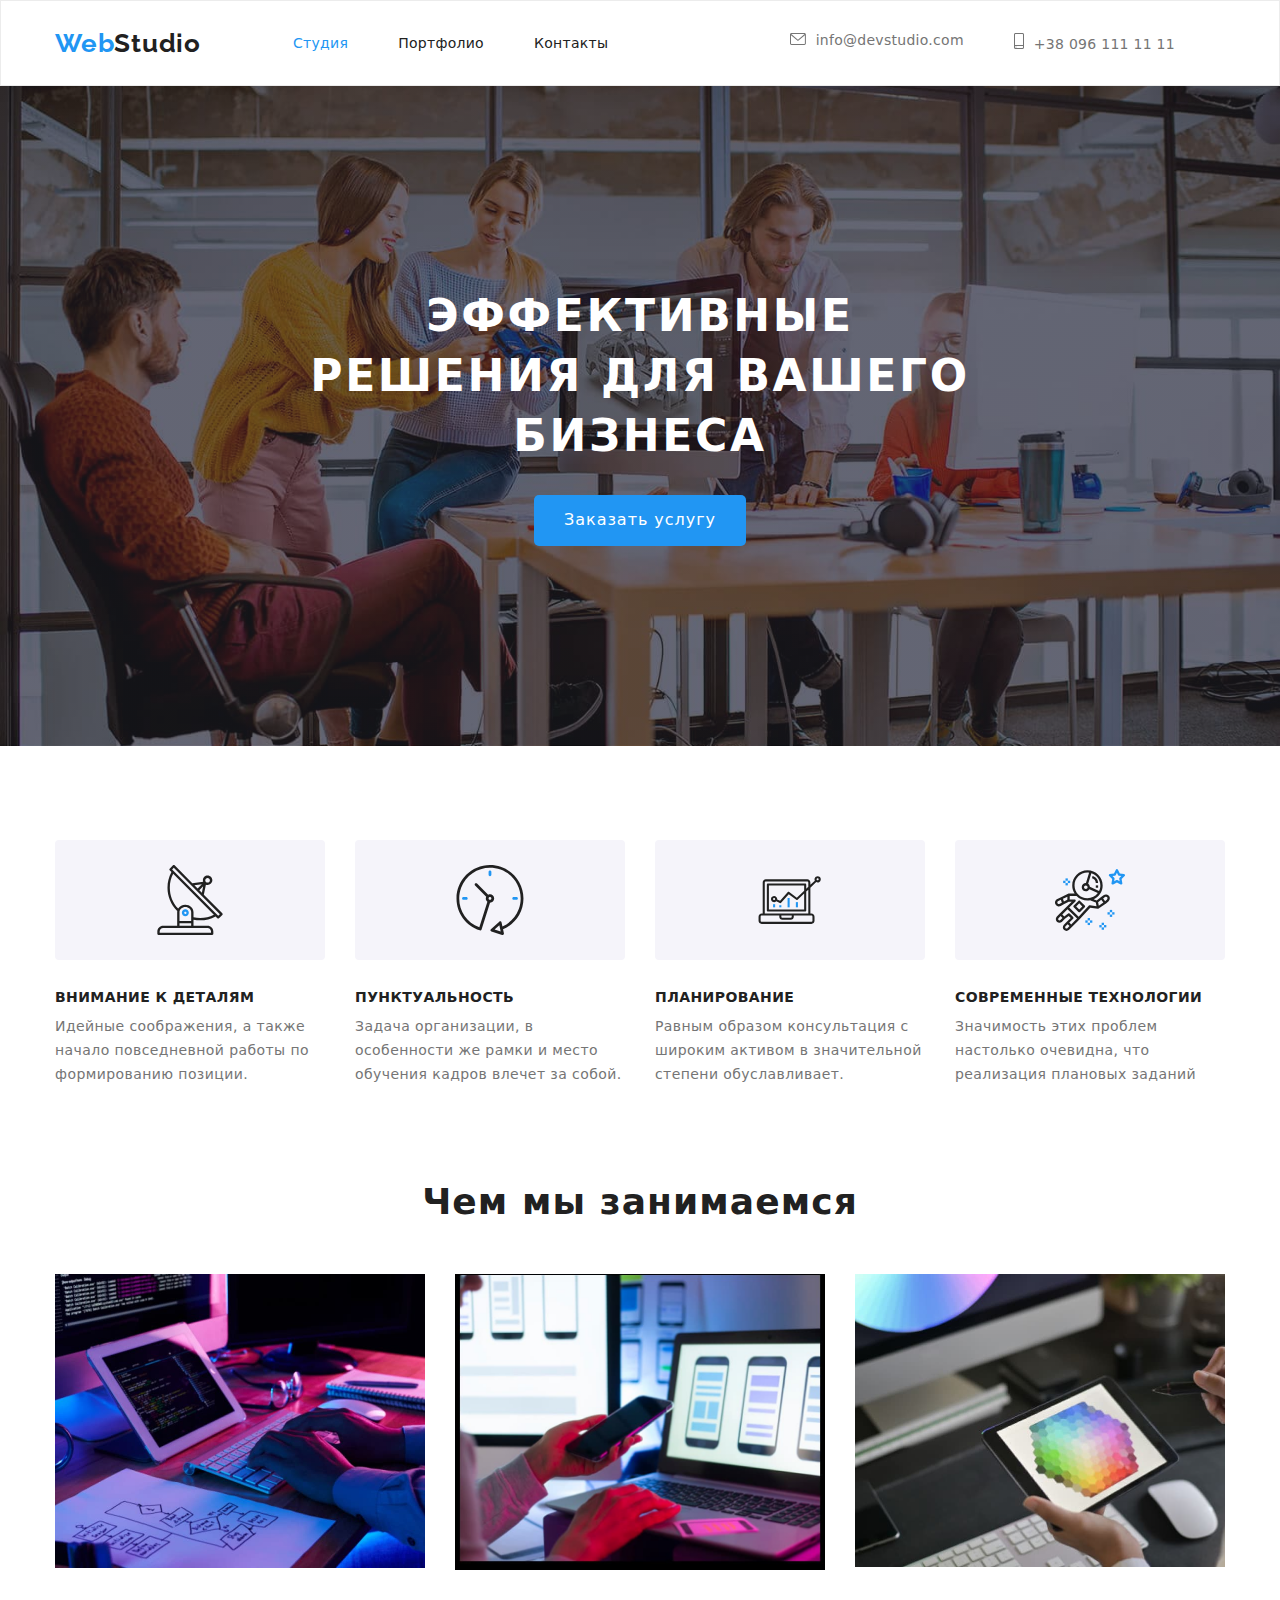
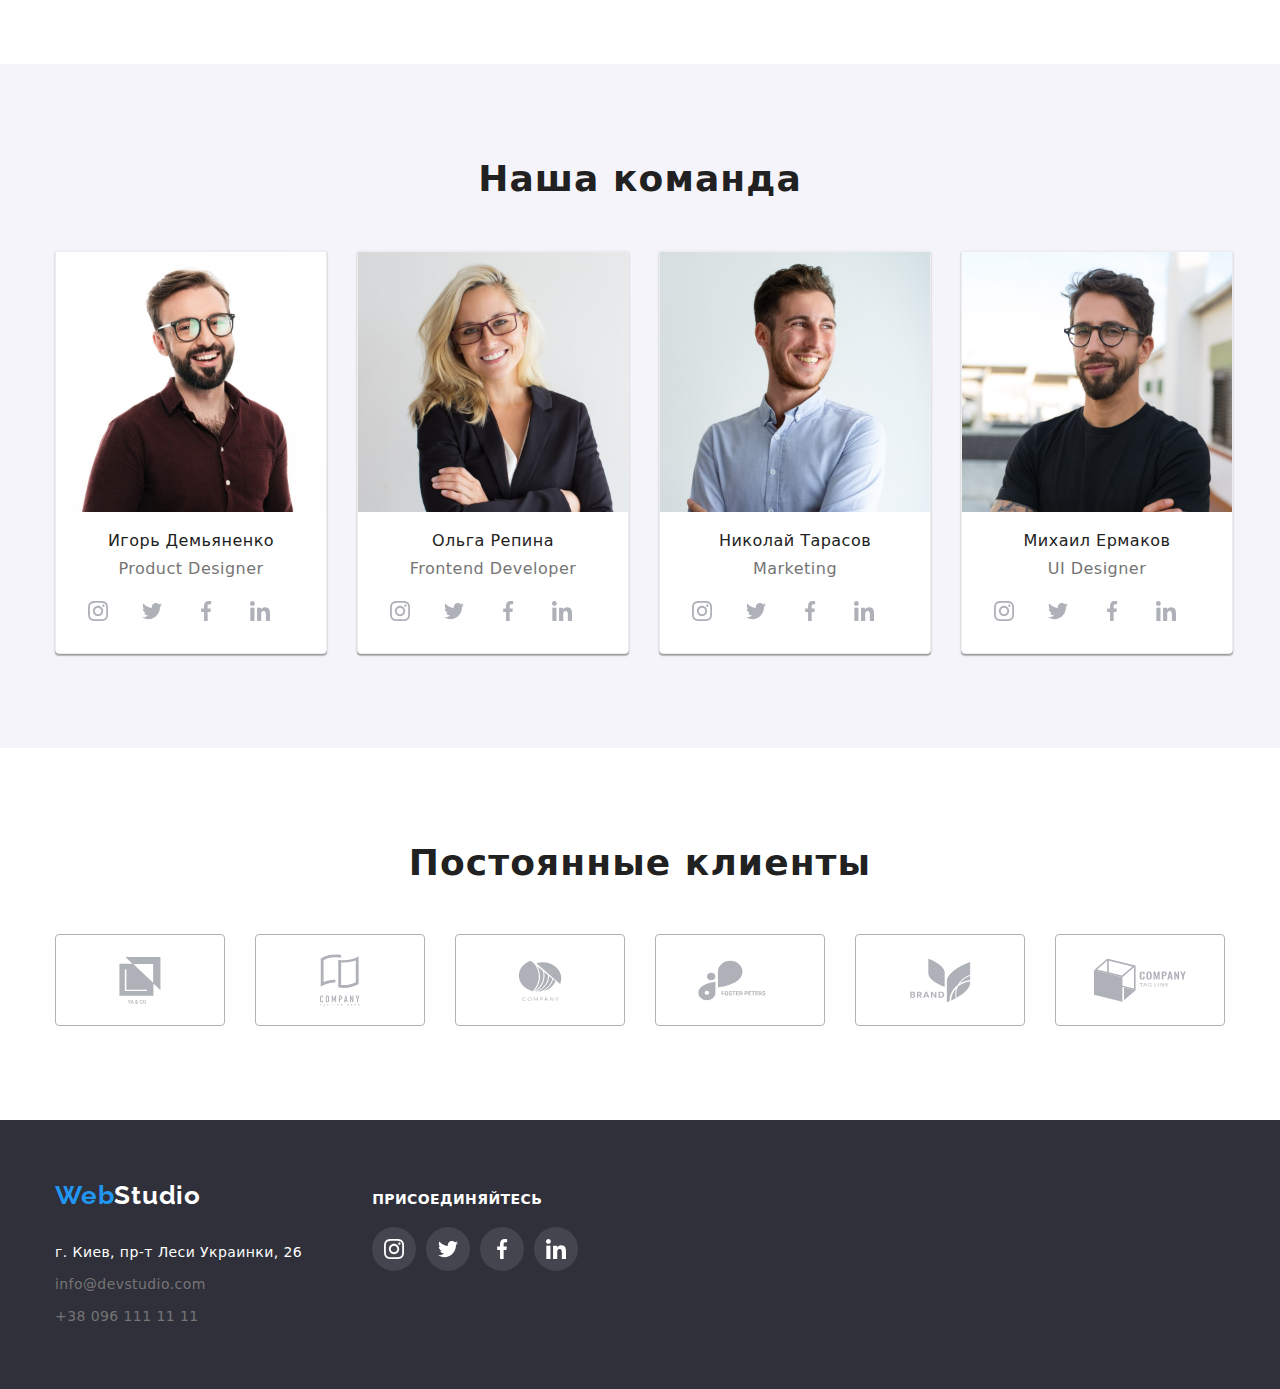
==== index.html @ 15b249bd "copied materials from hw 04" ====
<!DOCTYPE html>
<html lang="ru">
<head>
    <meta charset="UTF-8">
    <meta http-equiv="X-UA-Compatible" content="IE=edge">
    <meta name="viewport" content="width=device-width, initial-scale=1.0">
    <link rel="stylesheet" href="css/styles.css">
    <link rel="stylesheet" href="https://cdnjs.cloudflare.com/ajax/libs/modern-normalize/1.1.0/modern-normalize.css">
    <link rel="preconnect" href="https://fonts.gstatic.com">
    <link href="https://fonts.googleapis.com/css2?family=Raleway:wght@700&family=Roboto:wght@400;500;700;900&display=swap"
    rel="stylesheet">
    <title>Студия</title>
</head>
<body>
    <!--Шапка сайта-->
   <header class="top">
        <div class="container header-container">
            <nav class="nav">
                <a href="./index.html" class="logo"> <span class="logo1">Web</span>Studio</a>
                <ul class="site-navigation">
                    <li class="nav-item"><a href="./index.html" class="link current">Студия</a></li>
                    <li class="nav-item"><a href="./portfolio.html" class="link">Портфолио</a></li>
                    <li class="nav-item"><a href="" class="link">Контакты</a></li>
                </ul>
                </nav>
                <ul class="contacts">
                    <li class="contact-item"><a href="mailto:info@devstudio.com" class="contacts-svg link"><svg class="contacts-icon" width="16px" height="12px">
                        <use href="./images/icons.svg#icon-envelope"></use>
                    </svg>info@devstudio.com</a></li>
                    <li class="contact-item"><a href="tel:+38-096-111-11-11" class="link"><svg class="contacts-icon" width="10px" height="16px">
                        <use href="./images/icons.svg#icon-smartphone"></use>
                    </svg>+38 096 111 11 11</a></li>
                </ul>
        </div>
   </header>
   <main>
       <!--Основной контент сайта-->
    <section class="hero state">
        <div class="container">
            <div class="hero-container">
        <h1 class="hero-title"> ЭФФЕКТИВНЫЕ РЕШЕНИЯ ДЛЯ ВАШЕГО БИЗНЕСА</h1>
        <button type="button" class="button1">Заказать услугу</button>
        </div>
    </div>
    </section>
    <section class="features-container state">
        <div class="container">
        <ul class="features">
            <li class="features-class">
                <div class="features-item">
                    <svg class="features-antenna" width="70px" height="70px">
                        <use href="./images/icons.svg#icon-antenna"></use>
                    </svg>
                </div>
                <h3 class="features-title">Внимание к деталям</h3>
                <p class="features-paragraph">Идейные соображения, а также начало повседневной работы по формированию позиции.</p>
            </li>
            <li class="features-class">
                <div class="features-item">
                <svg class="features-clock" width="70px" height="70px">
                    <use href="./images/icons.svg#icon-clock"></use>
                </svg>
            </div>
                <h3 class="features-title">Пунктуальность</h3>
                <p class="features-paragraph">Задача организации, в особенности же рамки и место обучения кадров влечет за собой. </p>
            </li>
            <li class="features-class">
                <div class="features-item">
                    <svg class="features-diagram" width="70px" height="70px">
                        <use href="./images/icons.svg#icon-diagram"></use>
                    </svg>
                </div>
                <h3 class="features-title">Планирование</h3>
                <p class="features-paragraph">Равным образом консультация с широким активом в значительной степени обуславливает.</p>
            </li>
            <li class="features-class">
                <div class="features-item">
                    <svg class="features-astronaut" width="70px" height="70px">
                        <use href="./images/icons.svg#icon-astronaut"></use>
                    </svg>
                </div>
                <h3 class="features-title">Современные технологии</h3>
                <p class="features-paragraph">Значимость этих проблем настолько очевидна, что реализация плановых заданий</p>
            </li>
        </ul>
        </div>
    </section>
    <section class="works state">
        <div class="container">
        <h3 class="works-title">Чем мы занимаемся</h3>
        <ul class="our-works">
            <li class="works-example"><img src="images/1.jpg" width="370" alt="Написание кода"></li>
            <li class="works-example"><img src="images/2.jpg" width="370" alt="Мобильные приложения"></li>
            <li class="works-example"><img src="images/3.jpg" width="370" alt="Дизайн"></li>
        </ul>
        </div>
    </section>
    <section class="team  section">
        <div class="container">
        <h2 class="team-title">Наша команда</h2>
        <ul class="our-team">
            <li class="team-cards">
                <img class="team-photo" src="images/4.jpg" width="270" alt="Игорь Демьяненко">
               <div class="exmp-team">
                <h3 class="name1">Игорь Демьяненко</h3>
                <p class="description1">Product Designer</p>
                <ul class="social-list list">
                    <li class="social-list-item">
                        <a href="#" class="social-link link">
                            <svg class="social-icon" width="20px" height="20px">
                                <use href="./images/icons.svg#icon-instagram"></use>
                            </svg>
                        </a>
                    </li>
                    <li class="social-list-item">
                        <a href="#" class="social-link link">
                            <svg class="social-icon" width="20px" height="20px">
                                <use href="./images/icons.svg#icon-twitter"></use>
                            </svg>
                        </a>
                    </li>
                    <li class="social-list-item">
                        <a href="#" class="social-link link">
                            <svg class="social-icon" width="20px" height="20px">
                                <use href="./images/icons.svg#icon-facebook"></use>
                            </svg>
                        </a>
                    </li>
                    <li class="social-list-item">
                        <a href="#" class="social-link link">
                            <svg class="social-icon" width="20px" height="20px">
                                <use href="./images/icons.svg#icon-linkedin"></use>
                            </svg>
                        </a>
                    </li>
                </ul>
                </div>
            </li>
            <li class="team-cards">
                <img class="team-photo" src="images/5.jpg" width="270" alt="Ольга Репина">
                <div class="exmp-team">
                <h3 class="name1">Ольга Репина</h3>
                <p class="description1">Frontend Developer</p>
                <ul class="social-list list">
                    <li class="social-list-item">
                        <a href="#" class="social-link link">
                            <svg class="social-icon" width="20px" height="20px">
                                <use href="./images/icons.svg#icon-instagram"></use>
                            </svg>
                        </a>
                    </li>
                    <li class="social-list-item">
                        <a href="#" class="social-link link">
                            <svg class="social-icon" width="20px" height="20px">
                                <use href="./images/icons.svg#icon-twitter"></use>
                            </svg>
                        </a>
                    </li>
                    <li class="social-list-item">
                        <a href="#" class="social-link link">
                            <svg class="social-icon" width="20px" height="20px">
                                <use href="./images/icons.svg#icon-facebook"></use>
                            </svg>
                        </a>
                    </li>
                    <li class="social-list-item">
                        <a href="#" class="social-link link">
                            <svg class="social-icon" width="20px" height="20px">
                                <use href="./images/icons.svg#icon-linkedin"></use>
                            </svg>
                        </a>
                    </li>
                </ul>
                </div>
            <li class="team-cards"><img class="team-photo" src="images/6.jpg" width="270" alt="Николай Тарасов">
                <div class="exmp-team">
                <h3 class="name1">Николай Тарасов</h3>
                <p class="description1">Marketing</p>
                <ul class="social-list list">
                    <li class="social-list-item">
                        <a href="#" class="social-link link">
                            <svg class="social-icon" width="20px" height="20px">
                                <use href="./images/icons.svg#icon-instagram"></use>
                            </svg>
                        </a>
                    </li>
                    <li class="social-list-item">
                        <a href="#" class="social-link link">
                            <svg class="social-icon" width="20px" height="20px">
                                <use href="./images/icons.svg#icon-twitter"></use>
                            </svg>
                        </a>
                    </li>
                    <li class="social-list-item">
                        <a href="#" class="social-link link">
                            <svg class="social-icon" width="20px" height="20px">
                                <use href="./images/icons.svg#icon-facebook"></use>
                            </svg>
                        </a>
                    </li>
                    <li class="social-list-item">
                        <a href="#" class="social-link link">
                            <svg class="social-icon" width="20px" height="20px">
                                <use href="./images/icons.svg#icon-linkedin"></use>
                            </svg>
                        </a>
                    </li>
                </ul>
                </div>
            </li>
            <li class="team-cards"><img class="team-photo" src="images/7.jpg" width="270" alt="Михаил Ермаков">
                <div class="exmp-team">
                <h3 class="name1">Михаил Ермаков</h3>
                <p class="description1">UI Designer</p>
                <ul class="social-list list">
                    <li class="social-list-item">
                        <a href="#" class="social-link link">
                            <svg class="social-icon" width="20px" height="20px">
                                <use href="./images/icons.svg#icon-instagram"></use>
                            </svg>
                        </a>
                    </li>
                    <li class="social-list-item">
                        <a href="#" class="social-link link">
                            <svg class="social-icon" width="20px" height="20px">
                                <use href="./images/icons.svg#icon-twitter"></use>
                            </svg>
                        </a>
                    </li>
                    <li class="social-list-item">
                        <a href="#" class="social-link link">
                            <svg class="social-icon" width="20px" height="20px">
                                <use href="./images/icons.svg#icon-facebook"></use>
                            </svg>
                        </a>
                    </li>
                    <li class="social-list-item">
                        <a href="#" class="social-link link">
                            <svg class="social-icon" width="20px" height="20px">
                                <use href="./images/icons.svg#icon-linkedin"></use>
                            </svg>
                        </a>
                    </li>
                </ul>
                </div>
            </li>
        </ul>
        </div>
    </section>
    <section class="section">
        <div class="container">
            <h2 class="clients-title">Постоянные клиенты</h2>
            <ul class="clients-list list">
                <li class="clients-logo">
                    <a href="#" class="clients-link link">
                        <svg class="clients-icon" width="42" height="47">
                            <use href="./images/icons.svg#icon-client-1"></use>
                        </svg></a>
                </li>
                <li class="clients-logo">
                    <a href="#" class="clients-link link">
                        <svg class="clients-icon" width="40" height="52">
                            <use href="./images/icons.svg#icon-client-2"></use>
                        </svg></a>
                </li>
                <li class="clients-logo">
                    <a href="#" class="clients-link link">
                        <svg class="clients-icon" width="44" height="41">
                            <use href="./images/icons.svg#icon-client-3"></use>
                        </svg></a>
                </li>
                <li class="clients-logo">
                    <a href="#" class="clients-link link">
                        <svg class="clients-icon" width="84" height="41">
                            <use href="./images/icons.svg#icon-client-4"></use>
                        </svg></a>
                </li>
                <li class="clients-logo">
                    <a href="#" class="clients-link link">
                        <svg class="clients-icon" width="63" height="45">
                            <use href="./images/icons.svg#icon-client-5"></use>
                        </svg></a>
                </li>
                <li class="clients-logo">
                    <a href="#" class="clients-link link">
                        <svg class="clients-icon" width="94" height="44">
                            <use href="./images/icons.svg#icon-client-6"></use>
                        </svg></a>
                </li>
            </ul>
        </div>
    </section>
    </main>
   <!--Подвал сайта-->
    <footer class="under">
    <div class="footer-dsg container">
        <div class="address-block">
        <a class="logo2" href="./index.html"><span class="logo1">Web</span>Studio</a>
        <address class="our-contacts">
            <ul class="under-contacts">
                <li class="under-street"><a class="link1" href="https://goo.gl/maps/FESoBr5XwrtahdSF9" target="_blank"
                        rel="noreferrer noopener">г. Киев, пр-т Леси
                        Украинки, 26</a></li>
                <li class="under-street">
                    <a class="link" href="mailto:info@devstudio.com">info@devstudio.com</a>
                </li>
                <li class="under-street">
                    <a class="link" href="tel:+38-096-111-11-11">+38 096 111 11 11</a>
                    </li>
                    </ul>
                    </address>
                    </div>
                <div class="join-block">
                    <p class="join-content">Присоединяйтесь</p>
                    <ul class="social-list list">
                        <li class="social-list-item">
                            <a href="#" class="social-link social-footer-link link">
                                <svg class="social-icon social-footer-icon" width="20px" height="20px">
                                    <use href="./images/icons.svg#icon-instagram"></use>
                                </svg>
                            </a>
                        </li>
                        <li class="social-list-item">
                            <a href="#" class="social-link social-footer-link link">
                                <svg class="social-icon social-footer-icon" width="20px" height="20px">
                                    <use href="./images/icons.svg#icon-twitter"></use>
                                </svg>
                            </a>
                        </li>
                        <li class="social-list-item">
                            <a href="#" class="social-link social-footer-link link">
                                <svg class="social-icon social-footer-icon" width="20px" height="20px">
                                    <use href="./images/icons.svg#icon-facebook"></use>
                                </svg>
                            </a>
                        </li>
                        <li class="social-list-item">
                            <a href="#" class="social-link social-footer-link link">
                                <svg class="social-icon social-footer-icon" width="20px" height="20px">
                                    <use href="./images/icons.svg#icon-linkedin"></use>
                                </svg>
                            </a>
                        </li>
                    </ul>
                </div>
                </div>
   </footer>
</body>
</html>
---- css/styles.css ----
:root {
  --main-font: 'Roboto', sans-serif;
  --secondary-font: 'Raleway', sans-serif;
  --accent-color: #2196f3;
  --title-color: #212121;
  --under-color: #757575;
  --other-color: #ffffff;
  --bg-hf: #2f303a;
  --tb-color: #f5f4fa;
  --color-adds: rgba(255, 255, 255, 0.6);
  --pixels-interval: 30px;
  --minuspixels: -30px;
}
html {
  box-sizing: border-box;
}
*,
*::before,
*::after {
  box-sizing: inherit;
}
body {
  color: var(--title-color);
  font-family: 'Roboto', Raleway, sans-serif;
}
/*Базовый сброс*/
h1,
h2,
h3,
h4,
h5,
h6,
p {
  margin-top: 0px;
  margin-bottom: 0px;
}
ol,
ul {
  margin-top: 0px;
  margin-bottom: 0px;
  padding-left: 0px;
}
img {
  display: block;
}
.list {
  list-style: none;
  padding: 0;
  margin: 0;
}
.link {
  text-decoration: none;
}

/*Силизация шапки страницы*/
.container {
  width: 1200px;
  padding: 0 15px;
  margin: 0 auto;
}
.top {
  border: 1px solid #ececec;
}
.header-container {
  display: flex;
}
.section {
  padding-bottom: 94px;
  padding-top: 94px;
}
.nav {
  display: flex;
  align-items: center;
}
.site-navigation {
  display: flex;
  margin-left: 92px;
  margin-top: 0;
  margin-bottom: 0;
}
.nav-item {
  margin-right: 50px;
}
.site-navigation > .link {
  display: block;
  padding-top: 32px;
  padding-bottom: 32px;
}
.logo1 {
  color: var(--accent-color);
}
.logo {
  color: var(--title-color);
  font-family: var(--secondary-font);
  text-decoration: none;
  font-weight: 700;
  font-size: 26px;
  line-height: 1.19;
  letter-spacing: 0.03em;
}
/* Навигация сайта */
.site-navigation,
.contacts {
  list-style: none;
}
.nav .link.current {
  color: var(--accent-color);
}
.site-navigation .link {
  color: var(--title-color);
  font-weight: 500;
  font-size: 14px;
  line-height: 1.14;
  letter-spacing: 0.02em;
  text-decoration: none;
}
.site-navigation .link:hover,
.site-navigation .link:focus {
  color: var(--accent-color);
}
/* контакты хедера */
.contacts {
  display: flex;
  margin-left: auto;
}

.contacts .link {
  color: var(--under-color);
  text-decoration: none;
  list-style: none;
  font-weight: 500;
  font-size: 14px;
  line-height: 1.14;
  letter-spacing: 0.02em;
  margin-right: 50px;
  display: block;
  padding-top: 32px;
  padding-bottom: 32px;
}
.contacts .link:hover,
.contacts .link:focus {
  color: var(--accent-color);
}
.contacts-svg {
  display: flex;
  align-items: center;
}

.contacts-icon {
  fill: currentColor;
  margin-right: 10px;
}

.contacts-icon:hover,
.contacts-icon:focus {
  fill: var(--blue-color);
}
/*Стилизация основного контента*/

.hidden {
  position: absolute;
  width: 1px;
  height: 1px;
  margin: -1px;
  border: 0;
  padding: 0;

  white-space: nowrap;
  clip-path: inset(100%);
  clip: rect(0 0 0 0);
  overflow: hidden;
}
.hero {
  background-color: var(--bg-hf);
  text-align: center;
  padding-top: 200px;
  padding-bottom: 200px;
  letter-spacing: 0.06em;
  background-position: center;
  background-repeat: no-repeat;
  background-image: linear-gradient(rgba(47, 48, 58, 0.4), rgba(47, 48, 58, 0.4)),
    url(../images/hero_image.jpg);
  max-width: 1600px;
  background-size: cover;
  margin: 0 auto;
  display: block;
}
.hero-title {
  font-weight: 900;
  font-size: 44px;
  line-height: 1.36;
  letter-spacing: 0.06em;
  text-transform: uppercase;
  color: var(--other-color);
}
.hero-container {
  max-width: 696px;
  margin-left: auto;
  margin-right: auto;
}

.button1 {
  margin: 0 auto;
  display: inline-block;
  color: var(--other-color);
  background-color: var(--accent-color);
  border: none;
  font-size: 16px;
  line-height: 1.88;
  letter-spacing: 0.06em;
  text-align: center;
  cursor: pointer;
  border-radius: 5px;
  padding: 10px 30px;
  margin-top: 30px;
}
.button1:hover,
.button1:focus {
  background-color: #188ce8;
  box-shadow: 0px 3px 1px rgba(0, 0, 0, 0.1), 0px 1px 2px rgba(0, 0, 0, 0.08),
    0px 2px 2px rgba(0, 0, 0, 0.12);
}
/* наши преимущества */
.features-container {
  padding-top: 94px;
  padding-bottom: 47px;
}
.features {
  list-style: none;
  display: flex;
  margin-left: -30px;
  margin-top: -30px;
}
.features-title {
  font-weight: 700;
  font-size: 14px;
  line-height: 1.14;
  letter-spacing: 0.03em;
  text-transform: uppercase;
  color: var(--title-color);
  margin-bottom: 10px;
}
.features-paragraph {
  font-size: 14px;
  line-height: 1.71;
  letter-spacing: 0.03em;
  color: var(--under-color);
  margin: 0;
}
.features-class {
  margin-left: 30px;
  margin-top: 30px;
  flex-basis: calc((100% - 120px) / 4);
}
.features-item {
  display: flex;
  justify-content: center;
  align-items: center;

  width: 270px;
  height: 120px;
  background-color: var(--tb-color);
  border-radius: 4px;
  margin-bottom: 30px;
}
/* наши работы */
.works {
  padding-top: 47px;
  padding-bottom: 94px;
}

.works-title {
  font-weight: 700;
  font-size: 36px;
  line-height: 1.19;
  text-align: center;
  letter-spacing: 0.03em;
  color: var(--title-color);
  margin-bottom: 50px;
}
.our-works {
  list-style: none;
  display: flex;
  margin-left: -30px;
  margin-top: -30px;
}
.works-example {
  margin-left: 30px;
  margin-top: 30px;
  flex-basis: calc((100% - 90px) / 3);
}
/* наша команда */
.team {
  padding-top: 94px;
  padding-bottom: 94px;
  background-color: var(--tb-color);
}
.team-title {
  font-weight: 700;
  font-size: 36px;
  line-height: 1.19;
  text-align: center;
  letter-spacing: 0.03em;
  color: var(--title-color);
  margin-bottom: 50px;
}
.our-team {
  list-style: none;
  text-align: center;
  display: flex;
  margin-left: -30px;
  margin-top: -30px;
}
.name1 {
  font-weight: 500;
  font-size: 16px;
  line-height: 1.18;
  text-align: center;
  letter-spacing: 0.03em;
  margin-bottom: 10px;
}
.team-cards {
  margin-top: 30px;
  margin-left: 30px;
  text-align: center;
  background-color: var(--other-color);
  flex-basis: calc((100% - 120px) / 4);
  border-radius: 0px 0px 4px 4px;
  box-shadow: 0px 1px 3px rgba(0, 0, 0, 0.12), 0px 1px 1px rgba(0, 0, 0, 0.14),
    0px 2px 1px rgba(0, 0, 0, 0.2);
  border: 1px solid #ececec;
}

.description1 {
  margin: 0;
  font-size: 16px;
  line-height: 1.18;
  text-align: center;
  letter-spacing: 0.03em;
  color: var(--under-color);
  margin-bottom: 10px;
}
.social-list {
  display: flex;
  align-items: center;
}

.social-link {
  display: flex;
  justify-content: center;
  align-items: center;
  border-radius: 50%;

  width: 44px;
  height: 44px;
  color: #afb1b8;
  background-color: transparent;
}

.social-link:hover,
.social-link:focus {
  background-color: #2196f3;
}

.social-icon {
  fill: currentColor;
}

.social-link:hover .social-icon,
.social-link:focus .social-icon {
  fill: #ffffff;
}

.social-list-item:not(:last-child) {
  margin-right: 10px;
}
/* Клиенты */
.clients-title {
  margin-bottom: 50px;
  color: var(--graphite-dark);
  font-weight: 700;
  font-size: 36px;
  line-height: 1.16;
  text-align: center;
  letter-spacing: 0.03em;
}

.clients-list {
  display: flex;
  flex-wrap: wrap;
  margin-left: -30px;
  margin-top: -30px;
}

.clients-logo {
  display: block;
  flex-basis: calc((100% - 180px) / 6);
  margin-left: 30px;
  margin-top: 30px;
}

.clients-link {
  display: flex;
  justify-content: center;
  align-items: center;
  color: #afb1b8;

  width: 170px;
  height: 92px;

  border: 1px solid #afb1b8;
  border-radius: 4px;
}

.clients-link:hover,
.clients-link:focus {
  border-color: var(--accent-color);
  color: var(--accent-color);
}
.clients-icon {
  fill: currentColor;
}
/********Футер******/
.footer-dsg {
  display: flex;
  align-items: baseline;
  padding-top: 60px;
  padding-bottom: 60px;
}

.logo2 {
  text-decoration: none;
  font-family: var(--secondary-font);
  font-weight: 700;
  font-size: 26px;
  line-height: 1.19;
  letter-spacing: 0.03em;
  color: var(--other-color);
  display: block;
  margin-bottom: 30px;
}
.under {
  background-color: var(--bg-hf);
}
.under-contacts {
  list-style: none;
  color: var(--under-color);
}
.under-street {
  color: var(--other-color);
  font-style: normal;
  font-weight: normal;
  font-size: 14px;
  line-height: 1.71;
  letter-spacing: 0.03em;
}
.under-street:not(:last-child) {
  margin-bottom: 8px;
}
.link1 {
  text-decoration: none;
  color: var(--other-color);
  font-style: normal;
  font-weight: normal;
  font-size: 14px;
  line-height: 1.71;
  letter-spacing: 0.03em;
}
.under-contacts .link {
  text-decoration: none;
  color: var(--under-color);
  font-style: normal;
  font-weight: normal;
  font-size: 14px;
  line-height: 1.71;
  letter-spacing: 0.03em;
}
.under-contacts .link:hover,
.under-contacts .link:focus,
.link1:hover,
.link1:focus {
  color: var(--accent-color);
}

.join-block {
  margin-left: 70px;
}

.join-content {
  margin-bottom: 20px;

  font-size: 14px;
  font-weight: 700;
  color: #ffffff;
  letter-spacing: 0.03em;
  text-transform: uppercase;
}
.social-footer-link {
  background-color: rgba(255, 255, 255, 0.1);
}

.social-footer-icon {
  fill: #ffffff;
}

/*   Стили для портфолио   */
.buttons-container {
  padding-top: 94px;
  justify-content: center;
  padding-bottom: 94px;
}
.buttons {
  list-style: none;
  display: flex;
  justify-content: center;
  align-content: center;
  margin-bottom: 50px;
}
.button-item {
  margin-left: 8px;
  margin-right: 0;
}

.key:hover,
.key:focus {
  background-color: var(--accent-color);
  color: var(--other-color);
  cursor: pointer;
  border-color: transparent;
  border-radius: 4px;
  box-shadow: 0px 3px 1px rgba(0, 0, 0, 0.1), 0px 1px 2px rgba(0, 0, 0, 0.08),
    0px 2px 2px rgba(0, 0, 0, 0.12);
}
.key {
  font-weight: 500;
  font-size: 16px;
  line-height: 1.6;
  text-align: center;
  letter-spacing: 0.03em;
  color: var(--title-color);
  background: #f5f4fa;
  padding: 6px 22px;
  border: none;
  border-radius: 4px;
}
.work-examples {
  margin-top: -30px;
  margin-left: -30px;
  list-style: none;
  display: flex;
  flex-wrap: wrap;
}
.work-examples > .examples {
  margin-left: 30px;
  margin-top: 30px;
  flex-basis: calc((100% - 90px) / 3);
}
.examples:hover,
.examples:focus {
  box-shadow: 0px 1px 1px rgba(0, 0, 0, 0.12), 0px 4px 4px rgba(0, 0, 0, 0.06),
    1px 4px 6px rgba(0, 0, 0, 0.16);
}
.examples .example1-title {
  font-size: 18px;
  line-height: 2;
  letter-spacing: 0.04em;
  color: var(--title-color);
  margin-bottom: 4px;
}
.example1-paragraph {
  font-size: 16px;
  line-height: 1.8;
  letter-spacing: 0.03em;
  color: var(--under-color);
}
.exmp {
  padding: 20px 20px;
  border-bottom: 1px solid #eeeeee;
  border-left: 1px solid #eeeeee;
  border-right: 1px solid #eeeeee;
}
.exmp-team {
  padding: 20px 20px;
}
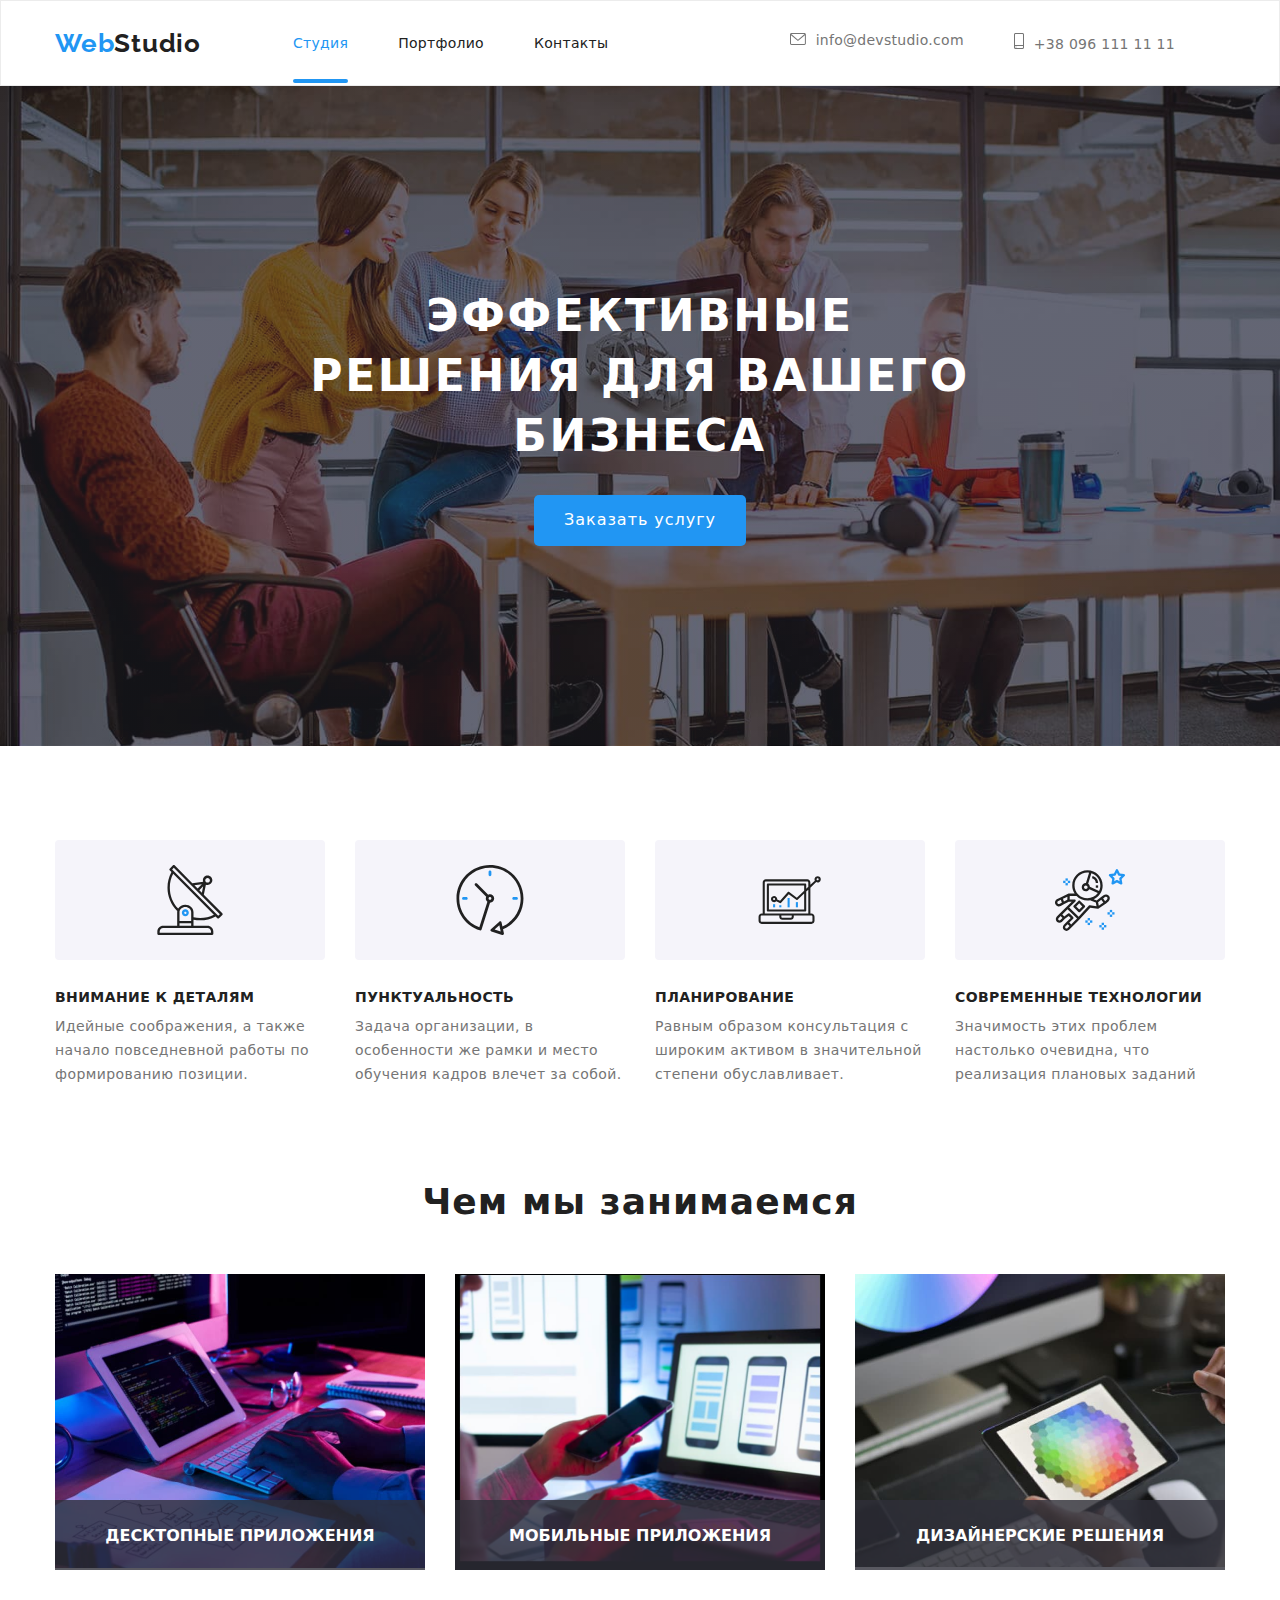
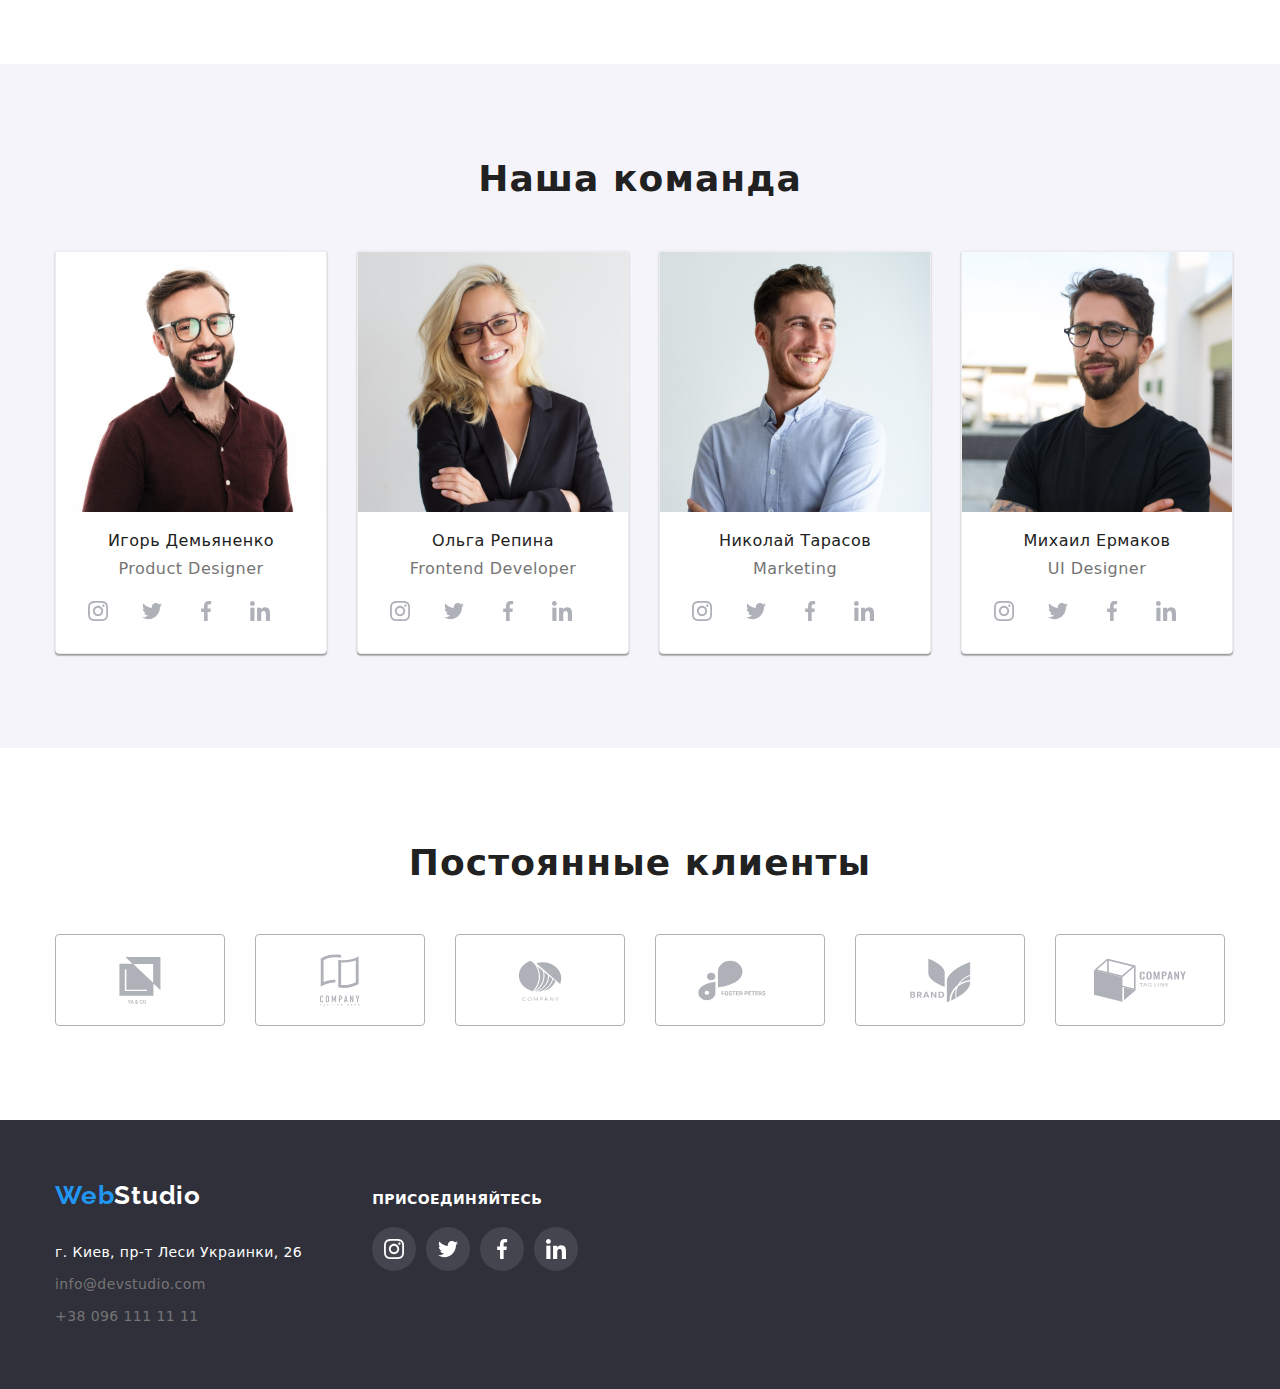
==== commit ad760822: "дз №5" ====
--- a/index.html
+++ b/index.html
@@ -18,9 +18,9 @@
             <nav class="nav">
                 <a href="./index.html" class="logo"> <span class="logo1">Web</span>Studio</a>
                 <ul class="site-navigation">
-                    <li class="nav-item"><a href="./index.html" class="link current">Студия</a></li>
-                    <li class="nav-item"><a href="./portfolio.html" class="link">Портфолио</a></li>
-                    <li class="nav-item"><a href="" class="link">Контакты</a></li>
+                    <li class="nav-item"><a href="./index.html" class="link current nav-after site-nav">Студия</a></li>
+                    <li class="nav-item"><a href="./portfolio.html" class="link site-nav">Портфолио</a></li>
+                    <li class="nav-item"><a href="" class="link site-nav">Контакты</a></li>
                 </ul>
                 </nav>
                 <ul class="contacts">
@@ -39,7 +39,7 @@
         <div class="container">
             <div class="hero-container">
         <h1 class="hero-title"> ЭФФЕКТИВНЫЕ РЕШЕНИЯ ДЛЯ ВАШЕГО БИЗНЕСА</h1>
-        <button type="button" class="button1">Заказать услугу</button>
+        <button type="button" data-modal-open class="button1">Заказать услугу</button>
         </div>
     </div>
     </section>
@@ -89,9 +89,21 @@
         <div class="container">
         <h3 class="works-title">Чем мы занимаемся</h3>
         <ul class="our-works">
-            <li class="works-example"><img src="images/1.jpg" width="370" alt="Написание кода"></li>
-            <li class="works-example"><img src="images/2.jpg" width="370" alt="Мобильные приложения"></li>
-            <li class="works-example"><img src="images/3.jpg" width="370" alt="Дизайн"></li>
+            <div class=overlay-description>
+            <li class="works-example"><img src="images/1.jpg" width="370" alt="Написание кода">
+            <p class="overlay-photo">Десктопные Приложения</p>
+            </div>
+            </li>
+            <div class=overlay-description>
+            <li class="works-example"><img src="images/2.jpg" width="370" alt="Мобильные приложения">
+            <p class="overlay-photo">Мобильные приложения</p>
+            </div>
+            </li>
+            <div class=overlay-description>
+            <li class="works-example"><img src="images/3.jpg" width="370" alt="Дизайн">
+            <p class="overlay-photo">Дизайнерские решения</p>
+            </div>
+            </li>
         </ul>
         </div>
     </section>
@@ -345,5 +357,15 @@
                 </div>
                 </div>
    </footer>
+<div class="backdrop is-hidden" data-modal>
+    <div class="modal">
+        <button type="button" data-modal-close class="close-btn">
+            <svg class="social-icon" width="18" height="18">
+                <use href="./images/icons.svg#icon-close"></use>
+            </svg>
+        </button>
+    </div>
+    </div>
+<script src="./js/modal.js"></script>
 </body>
 </html>--- a/css/styles.css
+++ b/css/styles.css
@@ -103,8 +103,27 @@
 .contacts {
   list-style: none;
 }
+.site-nav {
+  transition: color, 250ms cubic-bezier(0.4, 0, 0.2, 1);
+}
+/* применение псевдоэлемента к навигации сайта текущей страницы */
+.nav-after {
+  position: relative;
+}
 .nav .link.current {
   color: var(--accent-color);
+  transition: color 250ms cubic-bezier(0.4, 0, 0.2, 1);
+}
+.current::after {
+  content: ' ';
+  display: block;
+  background-color: var(--accent-color);
+  width: 100%;
+  height: 4px;
+  border-radius: 2px;
+  margin-top: 28px;
+  position: absolute;
+  bottom: -32px;
 }
 .site-navigation .link {
   color: var(--title-color);
@@ -136,6 +155,7 @@
   display: block;
   padding-top: 32px;
   padding-bottom: 32px;
+  transition: color 250ms cubic-bezier(0.4, 0, 0.2, 1), fill 250ms cubic-bezier(0.4, 0, 0.2, 1);
 }
 .contacts .link:hover,
 .contacts .link:focus {
@@ -213,6 +233,8 @@
   border-radius: 5px;
   padding: 10px 30px;
   margin-top: 30px;
+  transition: color 250ms cubic-bezier(0.4, 0, 0.2, 1),
+    background-color 250ms cubic-bezier(0.4, 0, 0.2, 1);
 }
 .button1:hover,
 .button1:focus {
@@ -288,6 +310,23 @@
   margin-left: 30px;
   margin-top: 30px;
   flex-basis: calc((100% - 90px) / 3);
+}
+.overlay-description {
+  position: relative;
+}
+.overlay-photo {
+  font-weight: 700;
+  text-transform: uppercase;
+  color: var(--other-color);
+  text-align: center;
+  width: 370px;
+  height: 70px;
+  padding-top: 27px;
+  padding-bottom: 27px;
+  background-color: rgba(47, 48, 58, 0.8);
+  position: absolute;
+  right: 0;
+  bottom: 0;
 }
 /* наша команда */
 .team {
@@ -355,6 +394,8 @@
   height: 44px;
   color: #afb1b8;
   background-color: transparent;
+  transition: background-color 250ms cubic-bezier(0.4, 0, 0.2, 1),
+    fill 250ms cubic-bezier(0.4, 0, 0.2, 1);
 }
 
 .social-link:hover,
@@ -369,6 +410,10 @@
 .social-link:hover .social-icon,
 .social-link:focus .social-icon {
   fill: #ffffff;
+  transition: fill;
+  transition-duration: 250ms;
+  transition-timing-function: cubic-bezier(0.4, 0, 0.2, 1);
+  transition-delay: 0;
 }
 
 .social-list-item:not(:last-child) {
@@ -410,6 +455,8 @@
 
   border: 1px solid #afb1b8;
   border-radius: 4px;
+  transition: border-color 250ms cubic-bezier(0.4, 0, 0.2, 1),
+    box-shadow 250ms cubic-bezier(0.4, 0, 0.2, 1);
 }
 
 .clients-link:hover,
@@ -419,6 +466,7 @@
 }
 .clients-icon {
   fill: currentColor;
+  transition: fill 250ms cubic-bezier(0.4, 0, 0.2, 1);
 }
 /********Футер******/
 .footer-dsg {
@@ -465,6 +513,7 @@
   font-size: 14px;
   line-height: 1.71;
   letter-spacing: 0.03em;
+  transition: color 250ms cubic-bezier(0.4, 0, 0.2, 1);
 }
 .under-contacts .link {
   text-decoration: none;
@@ -474,6 +523,7 @@
   font-size: 14px;
   line-height: 1.71;
   letter-spacing: 0.03em;
+  transition: color 250ms cubic-bezier(0.4, 0, 0.2, 1);
 }
 .under-contacts .link:hover,
 .under-contacts .link:focus,
@@ -542,6 +592,9 @@
   padding: 6px 22px;
   border: none;
   border-radius: 4px;
+  transition: color 250ms cubic-bezier(0.4, 0, 0.2, 1),
+    box-shadow 250ms cubic-bezier(0.4, 0, 0.2, 1),
+    background-color 250ms cubic-bezier(0.4, 0, 0.2, 1);
 }
 .work-examples {
   margin-top: -30px;
@@ -573,6 +626,40 @@
   letter-spacing: 0.03em;
   color: var(--under-color);
 }
+/* overlay */
+.overlay-image {
+  position: relative;
+  overflow: hidden;
+}
+.overlay {
+  font-size: 18px;
+  line-height: 1.56;
+  background-color: rgba(33, 150, 243, 0.9);
+  color: var(--other-color);
+  padding-top: 63px;
+  padding-bottom: 63px;
+  padding-left: 24px;
+  padding-right: 24px;
+  position: absolute;
+  top: 0;
+  left: 0;
+  height: 100%;
+  width: 100%;
+  overflow: auto;
+
+  transform: translateY(101%);
+  transition: transform 250ms linear;
+}
+.overlay-link {
+  text-decoration: none;
+  display: block;
+  transition: box-shadow 250ms cubic-bezier(0.4, 0, 0.2, 1);
+}
+.overlay-link:hover .overlay,
+.overlay-link:focus .overlay {
+  transform: translateY(0%);
+}
+
 .exmp {
   padding: 20px 20px;
   border-bottom: 1px solid #eeeeee;
@@ -582,3 +669,65 @@
 .exmp-team {
   padding: 20px 20px;
 }
+/* работа с модальным окном */
+.backdrop {
+  position: fixed;
+  top: 0;
+  left: 0;
+  width: 100vw;
+  height: 100vh;
+  background-color: rgba(0, 0, 0, 0.2);
+  transition: opacity 250ms linear, visibility 250ms linear;
+}
+.modal {
+  position: absolute;
+  left: 50%;
+  top: 50%;
+  width: 528px;
+  height: 581px;
+  background: var(--tb-color);
+  transform: translate(-50%, -50%);
+  animation-name: changemodalbtn;
+  animation-duration: 2000ms;
+}
+
+.close-btn {
+  position: absolute;
+  top: 8px;
+  right: 8px;
+  border-radius: 50%;
+  border: 1px solid rgba(0, 0, 0, 0.1);
+  width: 30px;
+  height: 30px;
+  background-color: transparent;
+  cursor: pointer;
+  padding: 0;
+  display: flex;
+  align-items: center;
+  justify-content: center;
+}
+
+.is-hidden {
+  opacity: 0;
+  visibility: hidden;
+  pointer-events: none;
+}
+
+@keyframes changemodalbtn {
+  25% {
+    transform: scale(25%);
+    transform: opacity(25%);
+  }
+  50% {
+    transform: scale(50%);
+    transform: opacity(50%);
+  }
+  75% {
+    transform: scale(75%);
+    transform: opacity(75%);
+  }
+  100% {
+    transform: scale(100%);
+    transform: opacity(100%);
+  }
+}
